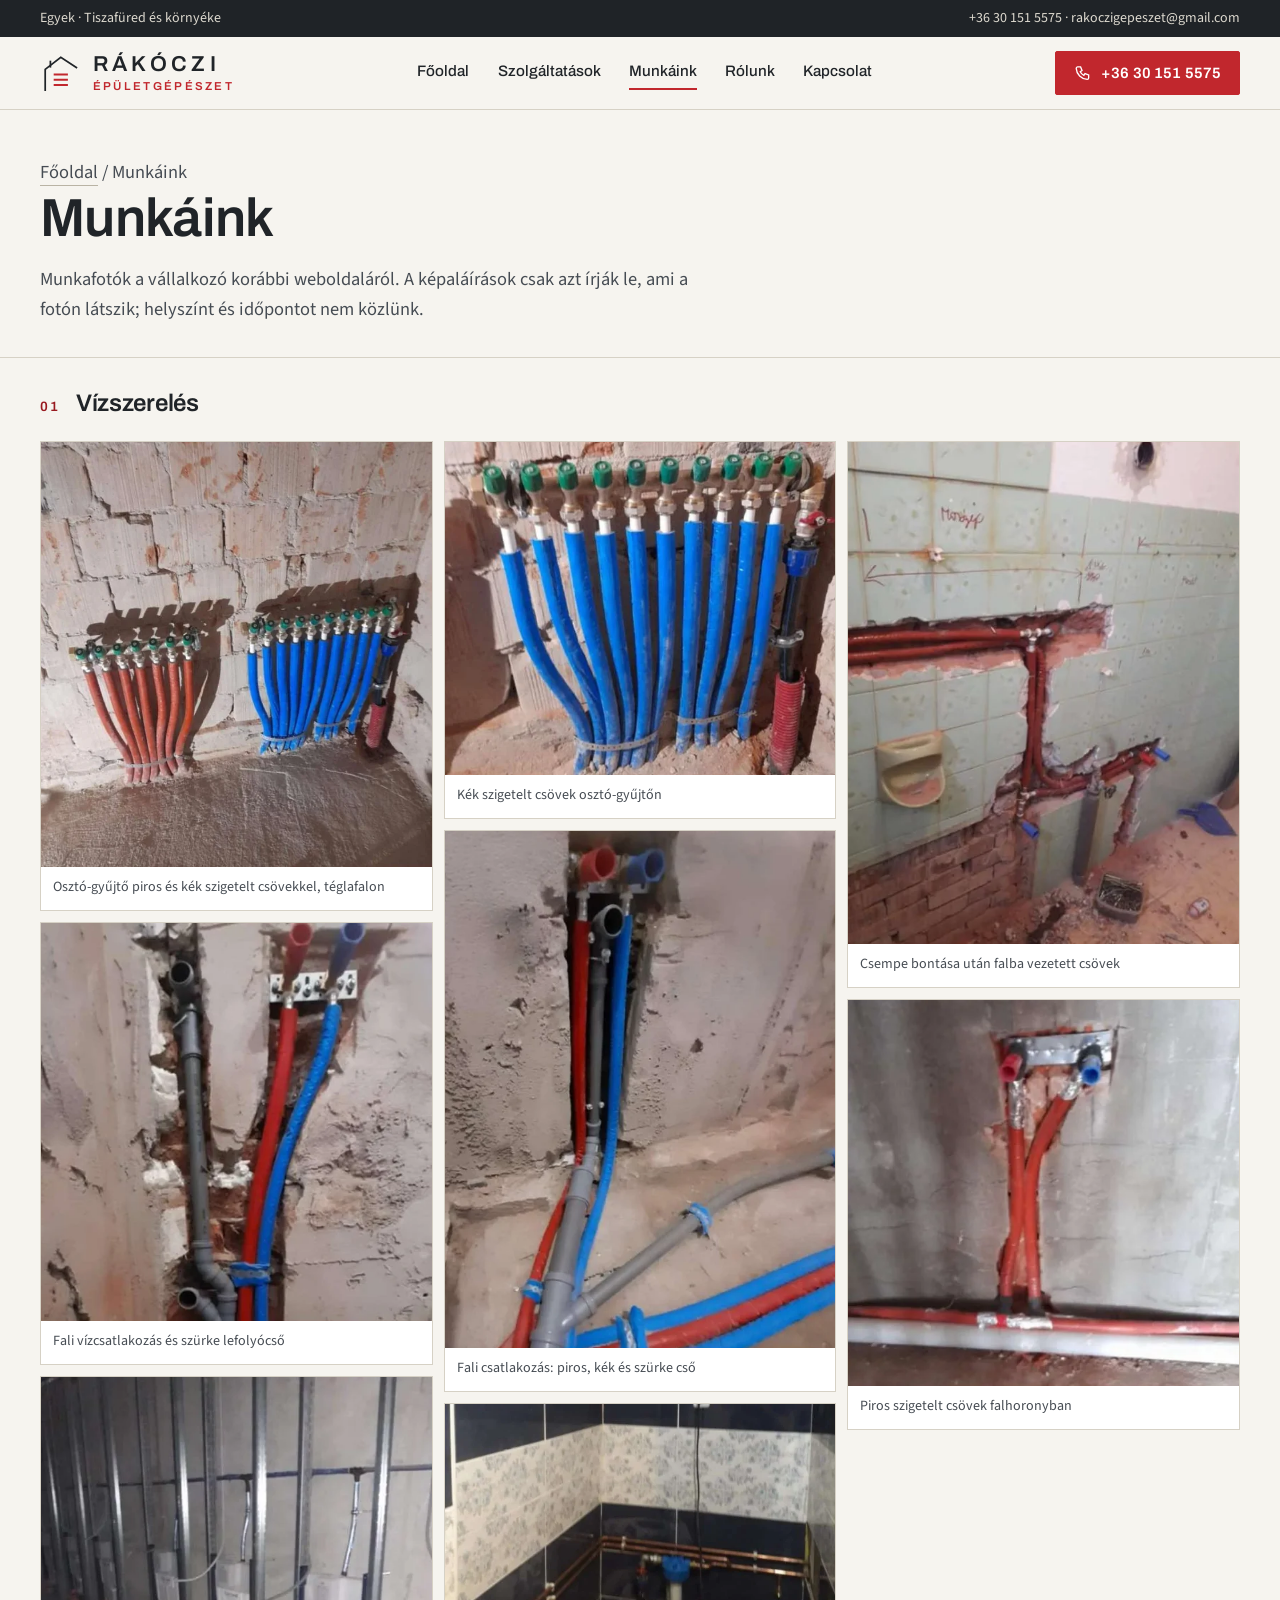
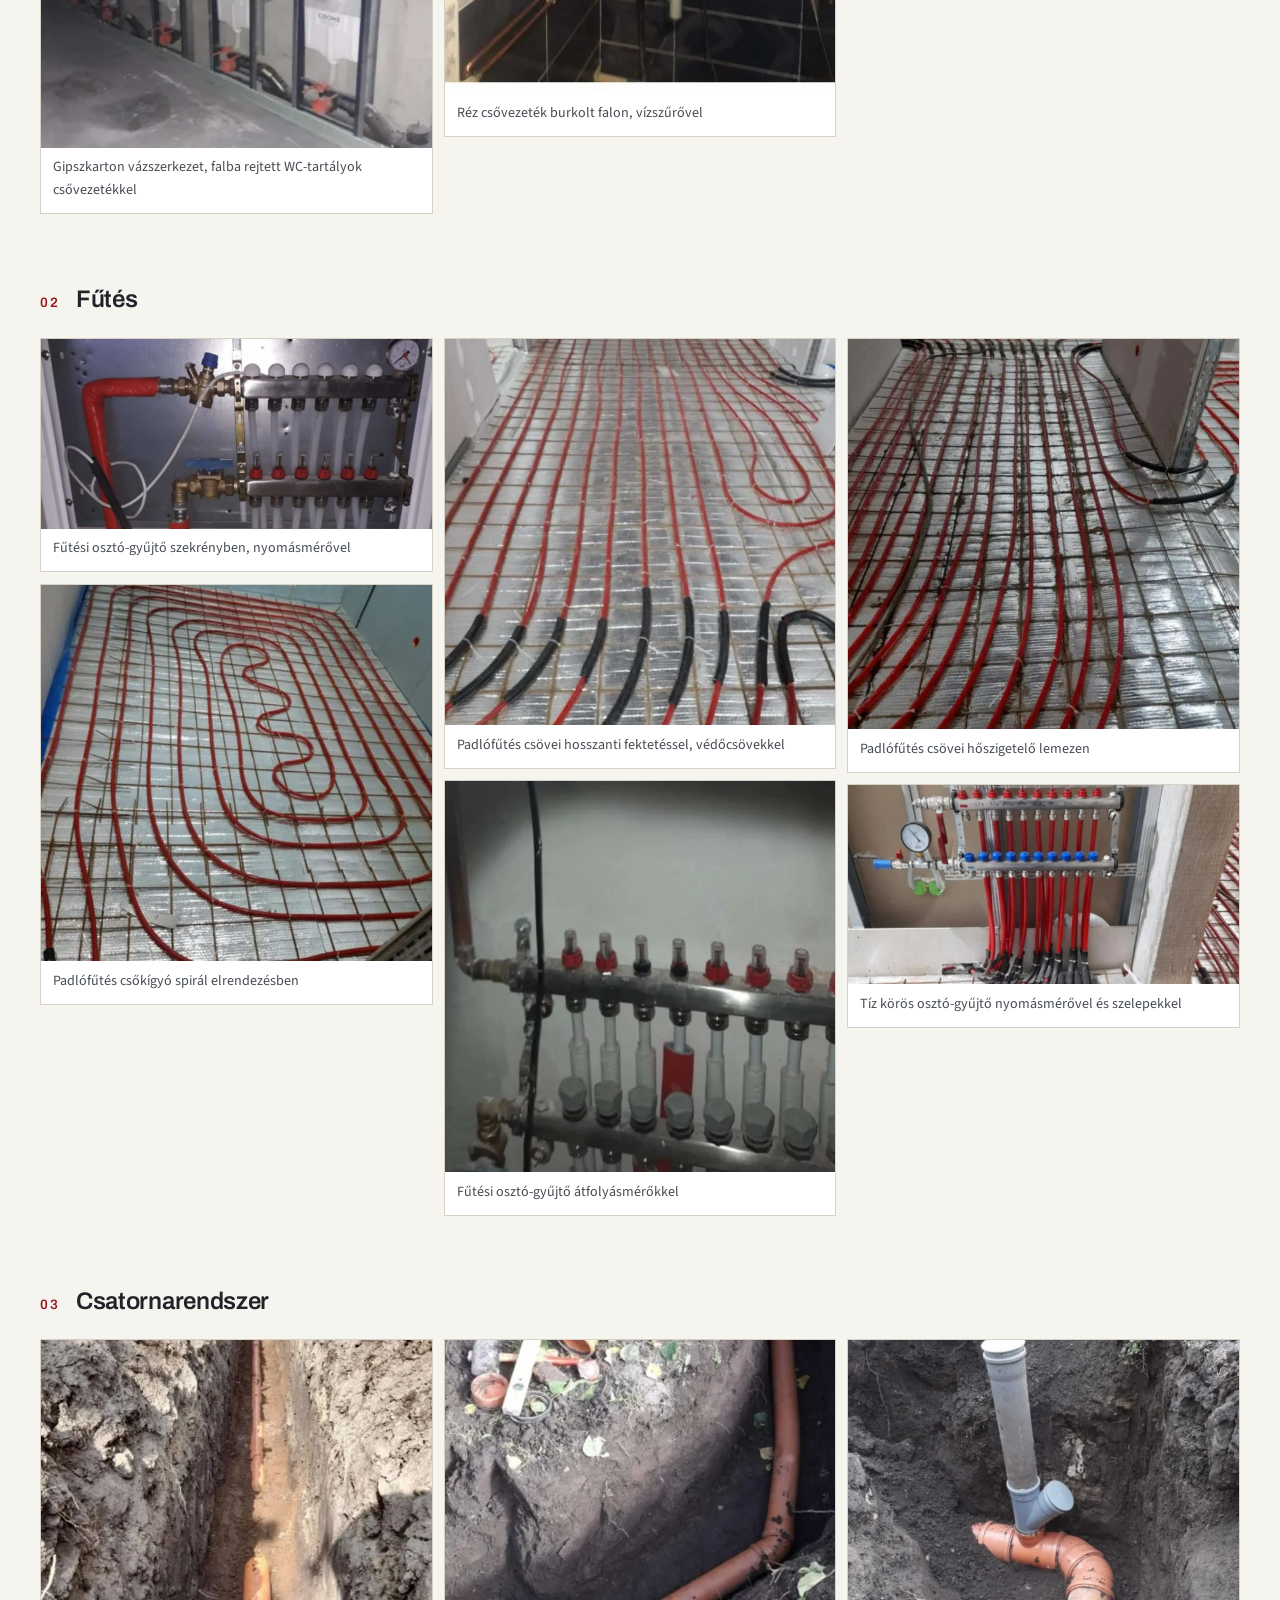
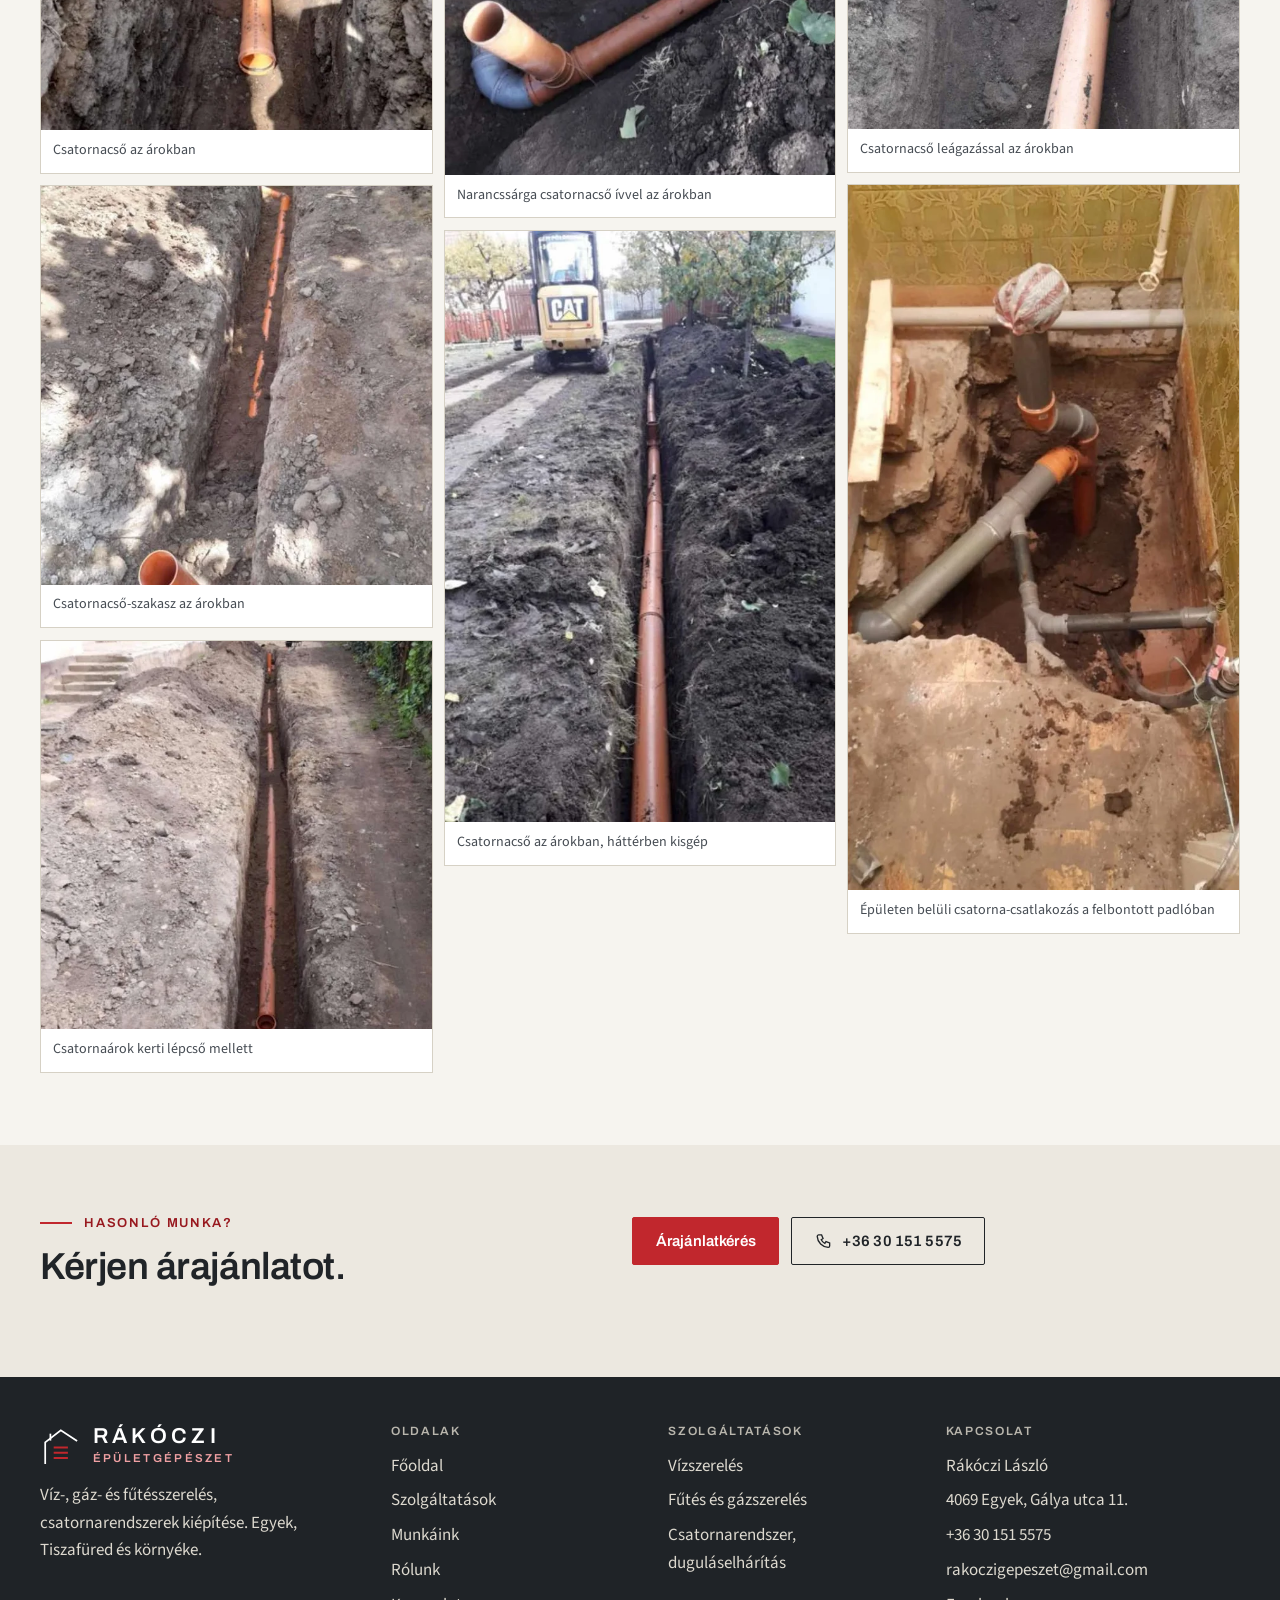
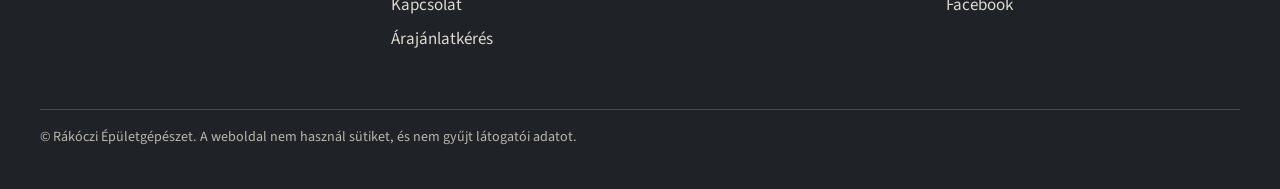
==== munkaink/index.html @ 62b4d83c "Rákóczi Épületgépészet – első verzió Co-Authored-By: Claude Sonnet 5.5 <noreply@anthropic.com>" ====
<!doctype html>
<html lang="hu">
<head>
<meta charset="utf-8">
<meta name="viewport" content="width=device-width,initial-scale=1">
<title>Munkáink – Rákóczi Épületgépészet</title>
<meta name="description" content="Munkafotók vízszerelésről, fűtésrendszerekről, padlófűtésről és csatornaépítésről a Rákóczi Épületgépészettől.">
<meta property="og:type" content="website">
<meta property="og:locale" content="hu_HU">
<meta property="og:site_name" content="Rákóczi Épületgépészet">
<meta property="og:title" content="Munkáink – Rákóczi Épületgépészet">
<meta property="og:description" content="Munkafotók vízszerelésről, fűtésrendszerekről, padlófűtésről és csatornaépítésről a Rákóczi Épületgépészettől.">
<meta property="og:image" content="../assets/img/og-image.jpg">
<meta name="robots" content="noindex, nofollow">
<meta name="theme-color" content="#F6F4EF">
<link rel="icon" href="../assets/favicon.svg" type="image/svg+xml">
<link rel="preload" href="../assets/fonts/archivo-600.woff2" as="font" type="font/woff2" crossorigin>
<link rel="preload" href="../assets/fonts/source-sans-400.woff2" as="font" type="font/woff2" crossorigin>
<link rel="stylesheet" href="../assets/style.css">

</head>
<body>
<a class="skip" href="#tartalom">Ugrás a tartalomra</a>
<div class="topline"><div class="wrap"><span class="hide-s">Egyek · Tiszafüred és környéke</span><span><a href="tel:+36301515575">+36 30 151 5575</a> · <a href="mailto:rakoczigepeszet@gmail.com">rakoczigepeszet@gmail.com</a></span></div></div>
<header class="site-head"><div class="wrap">
<a class="brand" href="../" aria-label="Rákóczi Épületgépészet – főoldal"><svg viewBox="0 0 48 48" fill="none" stroke="currentColor" stroke-width="2" aria-hidden="true"><path d="M6 44V20L24 6l18 12" stroke-linecap="square"/><path d="M12 11v6" stroke-linecap="square"/><path d="M17 38h14M17 32h14M17 26h14" stroke="#C1272D" stroke-width="2.4" stroke-linecap="square"/></svg><span class="brand-txt"><b>RÁKÓCZI</b><span>ÉPÜLETGÉPÉSZET</span></span></a>
<nav class="nav" id="nav" aria-label="Fő navigáció"><ul><li><a href="../">Főoldal</a></li><li><a href="../szolgaltatasok/">Szolgáltatások</a></li><li><a href="../munkaink/" aria-current="page">Munkáink</a></li><li><a href="../rolunk/">Rólunk</a></li><li><a href="../kapcsolat/">Kapcsolat</a></li></ul></nav>
<div class="head-cta"><a class="btn btn--red" href="tel:+36301515575"><svg viewBox="0 0 24 24" fill="none" stroke="currentColor" stroke-width="1.8" aria-hidden="true"><path d="M5 4h4l2 5-2.5 1.5a11 11 0 0 0 5 5L15 13l5 2v4a2 2 0 0 1-2 2A16 16 0 0 1 3 6a2 2 0 0 1 2-2z"/></svg>+36 30 151 5575</a>
<button class="menu-btn" type="button" aria-expanded="false" aria-controls="nav" aria-label="Menü"><svg viewBox="0 0 24 24" fill="none" stroke="currentColor" stroke-width="2" aria-hidden="true"><path d="M4 7h16M4 12h16M4 17h16"/></svg></button></div>
</div></header>
<main id="tartalom">

<section class="page-head"><div class="wrap"><p class="crumbs"><a href="../">Főoldal</a> / Munkáink</p>
<h1>Munkáink</h1>
<p>Munkafotók a vállalkozó korábbi weboldaláról. A képaláírások csak azt írják le, ami a fotón látszik; helyszínt és időpontot nem közlünk.</p></div></section>
<section class="section" style="padding-top:var(--s5)"><div class="wrap">
<div class="gal-group"><h2><span>01</span>Vízszerelés</h2><div class="gal">
<figure><img src="../assets/img/viz-osztogyujto-kek-piros.webp" width="684" height="745" alt="Osztó-gyűjtő piros és kék szigetelt csövekkel, téglafalon" loading="lazy" decoding="async"><figcaption>Osztó-gyűjtő piros és kék szigetelt csövekkel, téglafalon</figcaption></figure>
<figure><img src="../assets/img/viz-fali-csatlakozo.webp" width="556" height="566" alt="Fali vízcsatlakozás és szürke lefolyócső" loading="lazy" decoding="async"><figcaption>Fali vízcsatlakozás és szürke lefolyócső</figcaption></figure>
<figure><img src="../assets/img/viz-gk-falban.webp" width="576" height="547" alt="Gipszkarton vázszerkezet, falba rejtett WC-tartályok csővezetékkel" loading="lazy" decoding="async"><figcaption>Gipszkarton vázszerkezet, falba rejtett WC-tartályok csővezetékkel</figcaption></figure>
<figure><img src="../assets/img/viz-osztogyujto-kek.webp" width="584" height="498" alt="Kék szigetelt csövek osztó-gyűjtőn" loading="lazy" decoding="async"><figcaption>Kék szigetelt csövek osztó-gyűjtőn</figcaption></figure>
<figure><img src="../assets/img/viz-fali-csatlakozo-2.webp" width="576" height="763" alt="Fali csatlakozás: piros, kék és szürke cső" loading="lazy" decoding="async"><figcaption>Fali csatlakozás: piros, kék és szürke cső</figcaption></figure>
<figure><img src="../assets/img/viz-rez-vezetek.webp" width="674" height="498" alt="Réz csővezeték burkolt falon, vízszűrővel" loading="lazy" decoding="async"><figcaption>Réz csővezeték burkolt falon, vízszűrővel</figcaption></figure>
<figure><img src="../assets/img/viz-burkolat-bontas.webp" width="546" height="702" alt="Csempe bontása után falba vezetett csövek" loading="lazy" decoding="async"><figcaption>Csempe bontása után falba vezetett csövek</figcaption></figure>
<figure><img src="../assets/img/viz-piros-vezetek.webp" width="546" height="540" alt="Piros szigetelt csövek falhoronyban" loading="lazy" decoding="async"><figcaption>Piros szigetelt csövek falhoronyban</figcaption></figure>
</div></div>
<div class="gal-group"><h2><span>02</span>Fűtés</h2><div class="gal">
<figure><img src="../assets/img/futes-osztogyujto-szekreny.webp" width="1270" height="618" alt="Fűtési osztó-gyűjtő szekrényben, nyomásmérővel" loading="lazy" decoding="async"><figcaption>Fűtési osztó-gyűjtő szekrényben, nyomásmérővel</figcaption></figure>
<figure><img src="../assets/img/futes-padlofutes-spiral.webp" width="635" height="612" alt="Padlófűtés csőkígyó spirál elrendezésben" loading="lazy" decoding="async"><figcaption>Padlófűtés csőkígyó spirál elrendezésben</figcaption></figure>
<figure><img src="../assets/img/futes-padlofutes-hosszanti.webp" width="618" height="612" alt="Padlófűtés csövei hosszanti fektetéssel, védőcsövekkel" loading="lazy" decoding="async"><figcaption>Padlófűtés csövei hosszanti fektetéssel, védőcsövekkel</figcaption></figure>
<figure><img src="../assets/img/futes-osztogyujto-szivargo.webp" width="618" height="618" alt="Fűtési osztó-gyűjtő átfolyásmérőkkel" loading="lazy" decoding="async"><figcaption>Fűtési osztó-gyűjtő átfolyásmérőkkel</figcaption></figure>
<figure><img src="../assets/img/futes-padlofutes-lemez.webp" width="635" height="635" alt="Padlófűtés csövei hőszigetelő lemezen" loading="lazy" decoding="async"><figcaption>Padlófűtés csövei hőszigetelő lemezen</figcaption></figure>
<figure><img src="../assets/img/futes-osztogyujto-nyomasmero.webp" width="1245" height="635" alt="Tíz körös osztó-gyűjtő nyomásmérővel és szelepekkel" loading="lazy" decoding="async"><figcaption>Tíz körös osztó-gyűjtő nyomásmérővel és szelepekkel</figcaption></figure>
</div></div>
<div class="gal-group"><h2><span>03</span>Csatornarendszer</h2><div class="gal">
<figure><img src="../assets/img/csatorna-arok-1.webp" width="618" height="618" alt="Csatornacső az árokban" loading="lazy" decoding="async"><figcaption>Csatornacső az árokban</figcaption></figure>
<figure><img src="../assets/img/csatorna-arok-2.webp" width="618" height="630" alt="Csatornacső-szakasz az árokban" loading="lazy" decoding="async"><figcaption>Csatornacső-szakasz az árokban</figcaption></figure>
<figure><img src="../assets/img/csatorna-lepcso.webp" width="618" height="615" alt="Csatornaárok kerti lépcső mellett" loading="lazy" decoding="async"><figcaption>Csatornaárok kerti lépcső mellett</figcaption></figure>
<figure><img src="../assets/img/csatorna-iv.webp" width="618" height="688" alt="Narancssárga csatornacső ívvel az árokban" loading="lazy" decoding="async"><figcaption>Narancssárga csatornacső ívvel az árokban</figcaption></figure>
<figure><img src="../assets/img/csatorna-markolo.webp" width="495" height="750" alt="Csatornacső az árokban, háttérben kisgép" loading="lazy" decoding="async"><figcaption>Csatornacső az árokban, háttérben kisgép</figcaption></figure>
<figure><img src="../assets/img/csatorna-bekotes.webp" width="752" height="750" alt="Csatornacső leágazással az árokban" loading="lazy" decoding="async"><figcaption>Csatornacső leágazással az árokban</figcaption></figure>
<figure><img src="../assets/img/csatorna-belso.webp" width="632" height="1140" alt="Épületen belüli csatorna-csatlakozás a felbontott padlóban" loading="lazy" decoding="async"><figcaption>Épületen belüli csatorna-csatlakozás a felbontott padlóban</figcaption></figure>
</div></div>
</div></section>
<section class="section section--tint"><div class="wrap contact-grid">
<div><p class="kicker">Hasonló munka?</p><h2>Kérjen árajánlatot.</h2></div>
<div class="btn-row"><a class="btn btn--red" href="../arajanlat/">Árajánlatkérés</a><a class="btn" href="tel:+36301515575"><svg viewBox="0 0 24 24" fill="none" stroke="currentColor" stroke-width="1.8" aria-hidden="true"><path d="M5 4h4l2 5-2.5 1.5a11 11 0 0 0 5 5L15 13l5 2v4a2 2 0 0 1-2 2A16 16 0 0 1 3 6a2 2 0 0 1 2-2z"/></svg>+36 30 151 5575</a></div>
</div></section>
</main>
<footer class="site-foot"><div class="wrap">
<div class="foot-grid">
<div><a class="brand" href="../"><svg viewBox="0 0 48 48" fill="none" stroke="currentColor" stroke-width="2" aria-hidden="true"><path d="M6 44V20L24 6l18 12" stroke-linecap="square"/><path d="M12 11v6" stroke-linecap="square"/><path d="M17 38h14M17 32h14M17 26h14" stroke="#C1272D" stroke-width="2.4" stroke-linecap="square"/></svg><span class="brand-txt"><b>RÁKÓCZI</b><span>ÉPÜLETGÉPÉSZET</span></span></a>
<p style="margin-top:1rem;max-width:20rem">Víz-, gáz- és fűtésszerelés, csatornarendszerek kiépítése. Egyek, Tiszafüred és környéke.</p></div>
<div><h2>Oldalak</h2><ul><li><a href="../">Főoldal</a></li><li><a href="../szolgaltatasok/">Szolgáltatások</a></li><li><a href="../munkaink/">Munkáink</a></li><li><a href="../rolunk/">Rólunk</a></li><li><a href="../kapcsolat/">Kapcsolat</a></li><li><a href="../arajanlat/">Árajánlatkérés</a></li></ul></div>
<div><h2>Szolgáltatások</h2><ul><li><a href="../szolgaltatasok/#vizszereles">Vízszerelés</a></li><li><a href="../szolgaltatasok/#futes-gaz">Fűtés és gázszerelés</a></li><li><a href="../szolgaltatasok/#csatorna">Csatornarendszer, duguláselhárítás</a></li></ul></div>
<div><h2>Kapcsolat</h2><ul><li>Rákóczi László</li><li>4069 Egyek, Gálya utca 11.</li><li><a href="tel:+36301515575">+36 30 151 5575</a></li><li><a href="mailto:rakoczigepeszet@gmail.com">rakoczigepeszet@gmail.com</a></li><li><a href="https://www.facebook.com/profile.php?id=61555543803573" rel="noopener" target="_blank">Facebook</a></li></ul></div>
</div>
<p class="foot-bottom">© Rákóczi Épületgépészet. A weboldal nem használ sütiket, és nem gyűjt látogatói adatot.</p>
</div></footer>
<div class="mbar"><a class="btn btn--red" href="tel:+36301515575"><svg viewBox="0 0 24 24" fill="none" stroke="currentColor" stroke-width="1.8" aria-hidden="true"><path d="M5 4h4l2 5-2.5 1.5a11 11 0 0 0 5 5L15 13l5 2v4a2 2 0 0 1-2 2A16 16 0 0 1 3 6a2 2 0 0 1 2-2z"/></svg>Telefonálok</a><a class="btn" href="../arajanlat/">Árajánlatkérés</a></div>
<script src="../assets/site.js" defer></script>
</body>
</html>
---- assets/style.css ----
/* Rákóczi Épületgépészet — design system */
@font-face{font-family:"Archivo";font-weight:500;font-style:normal;font-display:swap;src:url(fonts/archivo-500.woff2) format("woff2")}
@font-face{font-family:"Archivo";font-weight:600;font-style:normal;font-display:swap;src:url(fonts/archivo-600.woff2) format("woff2")}
@font-face{font-family:"Archivo";font-weight:700;font-style:normal;font-display:swap;src:url(fonts/archivo-700.woff2) format("woff2")}
@font-face{font-family:"Source Sans 3";font-weight:400;font-style:normal;font-display:swap;src:url(fonts/source-sans-400.woff2) format("woff2")}
@font-face{font-family:"Source Sans 3";font-weight:600;font-style:normal;font-display:swap;src:url(fonts/source-sans-600.woff2) format("woff2")}

:root{
  --paper:#F6F4EF; --paper-2:#ECE8E0; --white:#FFFFFF;
  --ink:#202428; --ink-2:#464C53; --line:#D6D1C5; --line-strong:#B9B3A4;
  --red:#C1272D; --red-dark:#98191F; --dark:#1F2327; --dark-2:#2B3035; --on-dark:#DDD9CF;
  --f-head:"Archivo","Helvetica Neue",Arial,sans-serif;
  --f-body:"Source Sans 3","Segoe UI",Arial,sans-serif;
  --s1:.5rem; --s2:.75rem; --s3:1rem; --s4:1.5rem; --s5:2rem; --s6:3rem; --s7:4.5rem; --s8:6.5rem;
  --w:1200px; --gut:clamp(1.25rem,4vw,2.5rem);
  --r:2px; --shadow:0 1px 2px rgba(32,36,40,.08),0 8px 24px -12px rgba(32,36,40,.25);
}
*,*::before,*::after{box-sizing:border-box}
html{-webkit-text-size-adjust:100%;scroll-behavior:smooth;font-synthesis:none}
@media (prefers-reduced-motion:reduce){html{scroll-behavior:auto}*{transition:none!important;animation:none!important}}
body{margin:0;background:var(--paper);color:var(--ink);font:400 1.0625rem/1.62 var(--f-body);overflow-x:hidden;font-style:normal}
img{max-width:100%;height:auto;display:block}
a{color:inherit}
h1,h2,h3,h4{font-family:var(--f-head);font-weight:600;line-height:1.14;margin:0 0 var(--s3);letter-spacing:-.012em;text-wrap:balance}
h1{font-size:clamp(2rem,4.4vw,3.35rem)}
h2{font-size:clamp(1.65rem,3vw,2.35rem)}
h3{font-size:1.3rem}
p{margin:0 0 var(--s3);text-wrap:pretty}
ul{margin:0;padding:0;list-style:none}
em,i,cite,address{font-style:normal}
.wrap{width:100%;max-width:calc(var(--w) + 2*var(--gut));margin-inline:auto;padding-inline:var(--gut)}
.skip{position:absolute;left:var(--s3);top:-4rem;background:var(--ink);color:var(--paper);padding:.6rem 1rem;z-index:100;border-radius:var(--r)}
.skip:focus{top:var(--s2)}
:focus-visible{outline:3px solid var(--ink);outline-offset:3px;border-radius:2px}
.dark :focus-visible,.site-foot :focus-visible{outline-color:var(--paper)}
.kicker{display:flex;align-items:center;gap:.75rem;font:600 .8125rem/1 var(--f-head);letter-spacing:.14em;text-transform:uppercase;color:var(--red-dark);margin-bottom:var(--s3)}
.kicker::before{content:"";width:2rem;height:2px;background:var(--red)}
.lead{font-size:1.2rem;color:var(--ink-2);max-width:40rem}

/* buttons */
.btn{display:inline-flex;align-items:center;justify-content:center;gap:.6rem;min-height:3rem;padding:.7rem 1.4rem;border:1.5px solid var(--ink);border-radius:var(--r);font:600 .9375rem/1.2 var(--f-head);letter-spacing:.01em;text-decoration:none;cursor:pointer;background:transparent;color:var(--ink);transition:background .15s,color .15s,border-color .15s}
.btn:hover{background:var(--ink);color:var(--paper)}
.btn--red{background:var(--red);border-color:var(--red);color:#fff}
.btn--red:hover{background:var(--red-dark);border-color:var(--red-dark);color:#fff}
.btn svg{width:1.1rem;height:1.1rem;flex:none}
.btn-row{display:flex;flex-wrap:wrap;gap:var(--s2)}

/* header */
.topline{background:var(--dark);color:var(--on-dark);font-size:.875rem}
.topline .wrap{display:flex;justify-content:space-between;gap:var(--s3);padding-block:.45rem;flex-wrap:wrap}
.topline a{text-decoration:none}.topline a:hover{text-decoration:underline}
.site-head{position:sticky;top:0;z-index:50;background:var(--paper);border-bottom:1px solid var(--line)}
.site-head .wrap{display:flex;align-items:center;justify-content:space-between;gap:var(--s4);min-height:4.5rem}
.brand{display:flex;align-items:center;gap:.7rem;text-decoration:none;color:var(--ink)}
.brand svg{width:2.6rem;height:2.6rem;flex:none}
.brand-txt{display:flex;flex-direction:column;line-height:1}
.brand-txt b{font:600 1.35rem/1 var(--f-head);letter-spacing:.2em}
.brand-txt span{font:600 .72rem/1 var(--f-head);letter-spacing:.2em;color:var(--red);margin-top:.35rem}
.nav ul{display:flex;gap:clamp(1rem,2.2vw,2rem)}
.nav a{display:block;padding:.5rem 0;text-decoration:none;font:500 .95rem/1 var(--f-head);border-bottom:2px solid transparent}
.nav a:hover{border-color:var(--line-strong)}
.nav a[aria-current="page"]{border-color:var(--red)}
.head-cta{display:flex;align-items:center;gap:var(--s3)}
.head-cta .btn{min-height:2.75rem;padding:.55rem 1.1rem}
.menu-btn{display:none;min-height:2.75rem;min-width:2.75rem;border:1.5px solid var(--ink);background:transparent;border-radius:var(--r);cursor:pointer;color:var(--ink);align-items:center;justify-content:center}
.menu-btn svg{width:1.4rem;height:1.4rem}
@media (max-width:900px){
  .menu-btn{display:inline-flex}
  .head-cta .btn{display:none}
  .nav{position:absolute;left:0;right:0;top:100%;background:var(--paper);border-bottom:1px solid var(--line);display:none;box-shadow:var(--shadow)}
  .nav.open{display:block}
  .nav ul{flex-direction:column;gap:0;padding:var(--s2) var(--gut) var(--s4)}
  .nav a{padding:1rem 0;border-bottom:1px solid var(--line);font-size:1.05rem}
  .nav a[aria-current="page"]{border-bottom-color:var(--red)}
  .topline .hide-s{display:none}
}

/* hero */
.hero{padding-block:var(--s6) var(--s7)}
.hero-grid{display:grid;grid-template-columns:minmax(0,1.05fr) minmax(0,1fr);gap:clamp(2rem,5vw,4.5rem);align-items:center}
.hero h1{margin-bottom:var(--s4)}
.hero .btn-row{margin-top:var(--s5)}
.mosaic{display:grid;grid-template-columns:1fr 1fr;gap:.6rem}
.mosaic figure{margin:0;overflow:hidden;background:var(--paper-2);border-radius:var(--r)}
.mosaic img{width:100%;height:100%;object-fit:cover}
.mosaic .m1{grid-column:1/-1;aspect-ratio:2/.95}
.mosaic .m2,.mosaic .m3{aspect-ratio:1/1}
.mosaic figcaption,.cap{font-size:.84rem;color:var(--ink-2)}
.mosaic-cap{grid-column:1/-1;margin:.2rem 0 0;font-size:.84rem;color:var(--ink-2)}
@media (max-width:900px){.hero{padding-block:var(--s5) var(--s6)}.hero-grid{grid-template-columns:1fr}}

/* facts */
.facts{border-block:1px solid var(--line-strong);background:var(--white)}
.facts dl{display:grid;grid-template-columns:repeat(4,1fr);margin:0}
.facts dl>div{padding:1.4rem 1.4rem 1.4rem 0;border-right:1px solid var(--line);margin-right:1.4rem}
.facts dl>div:last-child{border:0;margin:0}
.facts dt{font:600 .75rem/1 var(--f-head);letter-spacing:.14em;text-transform:uppercase;color:var(--ink-2);margin-bottom:.55rem}
.facts dd{margin:0;font:600 1.02rem/1.35 var(--f-head)}
@media (max-width:900px){.facts dl{grid-template-columns:1fr 1fr}.facts dl>div{border:0;margin:0;padding:1.1rem 1rem 1.1rem 0}.facts dl>div:nth-child(-n+2){border-bottom:1px solid var(--line)}}
@media (max-width:480px){.facts dl{grid-template-columns:1fr}.facts dl>div:nth-child(-n+3){border-bottom:1px solid var(--line)}}

/* sections */
.section{padding-block:var(--s7)}
.section--tint{background:var(--paper-2)}
.section--dark{background:var(--dark);color:var(--on-dark)}
.section--dark .kicker{color:#F0A0A3}.section--dark .kicker::before{background:#F0A0A3}
.section--dark h2,.section--dark h3{color:#fff}
.sec-head{display:grid;grid-template-columns:minmax(0,1fr) minmax(0,1.2fr);gap:var(--s5) var(--s6);align-items:end;margin-bottom:var(--s6)}
.sec-head h2{margin:0}.sec-head p{margin:0;color:var(--ink-2)}
@media (max-width:760px){.section{padding-block:var(--s6)}.sec-head{grid-template-columns:1fr;margin-bottom:var(--s5)}}
.page-head{padding-block:var(--s6) var(--s5);border-bottom:1px solid var(--line)}
.page-head p{max-width:42rem;color:var(--ink-2);font-size:1.15rem;margin:0}
.crumbs{font-size:.88rem;color:var(--ink-2);margin-bottom:var(--s4)}.crumbs a{text-decoration:none;border-bottom:1px solid var(--line-strong)}

/* service rows */
.svc{display:grid;grid-template-columns:repeat(12,minmax(0,1fr));gap:var(--s4) clamp(1.25rem,3vw,3rem);padding-block:var(--s6);border-top:1px solid var(--line-strong);align-items:start}
.svc:last-child{border-bottom:1px solid var(--line-strong)}
.svc-num{font:600 .85rem/1 var(--f-head);letter-spacing:.14em;color:var(--red-dark);margin-bottom:var(--s3);display:block}
.svc-body h2,.svc-body h3{font-size:clamp(1.55rem,2.6vw,2.1rem)}
.svc-body p{color:var(--ink-2)}
.svc--a .svc-media{grid-column:1/6;grid-row:1}.svc--a .svc-body{grid-column:7/13}
.svc--b .svc-body{grid-column:1/7}.svc--b .svc-media{grid-column:8/13;grid-row:1}
.svc--b .svc-body{grid-row:1}
.svc--c .svc-media{grid-column:1/6;grid-row:1}.svc--c .svc-body{grid-column:7/13}
.svc-media{display:grid;gap:.6rem}
.svc-media figure{margin:0;overflow:hidden;background:var(--paper-2);border-radius:var(--r)}
.svc-media img{width:100%;height:100%;object-fit:cover}
.svc-media .tall{aspect-ratio:4/4.6}.svc-media .wide{aspect-ratio:16/9}.svc-media .sq{aspect-ratio:1/1}
.svc-media--2{grid-template-columns:1fr 1fr}.svc-media--2 .span{grid-column:1/-1}
@media (max-width:900px){
  .svc{grid-template-columns:1fr;padding-block:var(--s5)}
  .svc .svc-media,.svc .svc-body{grid-column:1!important;grid-row:auto!important}
}
.pills{display:flex;flex-wrap:wrap;gap:.45rem;margin:var(--s3) 0 var(--s4)}
.pills li{border:1px solid var(--line-strong);border-radius:999px;padding:.28rem .85rem;font-size:.95rem;background:var(--white)}
.ticks li{position:relative;padding:.55rem 0 .55rem 1.6rem;border-bottom:1px solid var(--line)}
.ticks li::before{content:"";position:absolute;left:0;top:1.1rem;width:.8rem;height:2px;background:var(--red)}
.more{display:inline-flex;gap:.5rem;align-items:center;font:600 .95rem/1 var(--f-head);text-decoration:none;border-bottom:2px solid var(--red);padding-bottom:.25rem}
.more:hover{color:var(--red-dark)}
.ask{margin-top:var(--s4);padding:1.25rem 1.4rem;background:var(--white);border:1px solid var(--line);border-left:3px solid var(--red)}
.ask h4{font-size:1rem;margin-bottom:.6rem}
.ask ul{display:grid;gap:.4rem;font-size:.98rem}
.ask li{padding-left:1rem;position:relative;color:var(--ink-2)}.ask li::before{content:"";position:absolute;left:0;top:.7em;width:.4rem;height:2px;background:var(--ink-2)}
.note{font-size:.93rem;color:var(--ink-2);border-top:1px solid var(--line);padding-top:var(--s2);margin-top:var(--s4)}

/* gallery */
.gal{columns:3 260px;column-gap:.7rem}
.gal figure{margin:0 0 .7rem;break-inside:avoid;background:var(--white);border:1px solid var(--line)}
.gal img{width:100%;height:auto}
.gal figcaption{padding:.55rem .75rem .7rem;font-size:.88rem;color:var(--ink-2)}
.gal-group{margin-bottom:var(--s7)}.gal-group:last-child{margin-bottom:0}
.gal-group h2{display:flex;align-items:baseline;gap:1rem;font-size:1.5rem;margin-bottom:var(--s4)}
.gal-group h2 span{font:600 .85rem/1 var(--f-head);color:var(--red-dark);letter-spacing:.14em}
.strip{display:grid;grid-template-columns:repeat(6,1fr);gap:.6rem}
.strip figure{margin:0;aspect-ratio:1/1;overflow:hidden;background:var(--paper-2);border-radius:var(--r)}
.strip img{width:100%;height:100%;object-fit:cover}
@media (max-width:900px){.strip{grid-template-columns:repeat(3,1fr)}}

/* guide */
.steps{counter-reset:s;display:grid;grid-template-columns:repeat(3,1fr);gap:0;border-top:1px solid var(--line-strong)}
.steps li{counter-increment:s;padding:var(--s4) var(--s4) var(--s4) 0;margin-right:var(--s4);border-right:1px solid var(--line)}
.steps li:last-child{border:0;margin:0}
.steps li::before{content:"0" counter(s);display:block;font:600 .85rem/1 var(--f-head);letter-spacing:.14em;color:var(--red-dark);margin-bottom:var(--s2)}
.steps h3{font-size:1.15rem}.steps p{color:var(--ink-2);margin:0}
@media (max-width:760px){.steps{grid-template-columns:1fr}.steps li{border:0;margin:0;padding:var(--s3) 0;border-bottom:1px solid var(--line)}}

/* contact */
.contact-grid{display:grid;grid-template-columns:minmax(0,1fr) minmax(0,1.15fr);gap:clamp(2rem,5vw,4.5rem);align-items:start}
@media (max-width:900px){.contact-grid{grid-template-columns:1fr}}
.cdl{display:grid;gap:0;margin:var(--s4) 0 0}
.cdl div{display:grid;grid-template-columns:7.5rem 1fr;gap:var(--s3);padding:1rem 0;border-top:1px solid var(--line-strong)}
.cdl div:last-child{border-bottom:1px solid var(--line-strong)}
.cdl dt{font:600 .75rem/1.6 var(--f-head);letter-spacing:.14em;text-transform:uppercase;color:var(--ink-2)}
.cdl dd{margin:0;font-size:1.1rem}
.cdl a{text-decoration:none;border-bottom:1.5px solid var(--red)}.cdl a:hover{color:var(--red-dark)}
.cdl .tel{font:600 1.5rem/1.2 var(--f-head);border:0}
.section--dark .cdl div{border-color:#434a51}.section--dark .cdl dt{color:#B9B6AD}.section--dark .cdl a{border-color:#F0A0A3}.section--dark .cdl a:hover{color:#fff}
@media (max-width:480px){.cdl div{grid-template-columns:1fr;gap:.2rem}}

/* form */
.form{background:var(--white);border:1px solid var(--line-strong);padding:clamp(1.25rem,3vw,2.25rem);box-shadow:var(--shadow)}
.form .row{display:grid;grid-template-columns:1fr 1fr;gap:var(--s3)}
@media (max-width:560px){.form .row{grid-template-columns:1fr}}
.field{margin-bottom:var(--s3)}
.field label{display:block;font:600 .9rem/1.3 var(--f-head);margin-bottom:.4rem}
.field .opt{font:400 .85rem var(--f-body);color:var(--ink-2)}
.field input,.field select,.field textarea{width:100%;min-height:3rem;padding:.65rem .8rem;border:1.5px solid var(--line-strong);border-radius:var(--r);background:var(--paper);font:400 1rem var(--f-body);color:var(--ink)}
.field textarea{min-height:9rem;resize:vertical}
.field input:focus,.field select:focus,.field textarea:focus{outline:3px solid var(--ink);outline-offset:1px;border-color:var(--ink)}
.field [aria-invalid="true"]{border-color:var(--red-dark);background:#FBEDEC}
.err{display:none;color:var(--red-dark);font-size:.9rem;font-weight:600;margin-top:.35rem}
.field.bad .err{display:block}
.hint{font-size:.9rem;color:var(--ink-2)}
.status{margin-top:var(--s3);padding:1rem 1.1rem;border:1px solid var(--line-strong);background:var(--paper);font-size:.98rem}
.status[hidden]{display:none}
.status .btn-row{margin-top:var(--s2)}

/* footer */
.site-foot{background:var(--dark);color:var(--on-dark);padding-block:var(--s6) var(--s4)}
.foot-grid{display:grid;grid-template-columns:1.3fr 1fr 1fr 1.2fr;gap:var(--s5)}
.site-foot .brand{color:#fff}.site-foot .brand-txt span{color:#F0A0A3}
.site-foot h2{font:600 .75rem/1 var(--f-head);letter-spacing:.14em;text-transform:uppercase;color:#B9B6AD;margin-bottom:var(--s3)}
.site-foot li{margin-bottom:.45rem}
.site-foot a{text-decoration:none}.site-foot a:hover{text-decoration:underline;color:#fff}
.foot-bottom{margin-top:var(--s6);padding-top:var(--s3);border-top:1px solid #434a51;font-size:.88rem;color:#B9B6AD}
@media (max-width:900px){.foot-grid{grid-template-columns:1fr 1fr}}
@media (max-width:520px){.foot-grid{grid-template-columns:1fr}}

/* mobile action bar */
.mbar{display:none}
@media (max-width:760px){
  body{padding-bottom:4.25rem}
  .mbar{display:grid;grid-template-columns:1fr 1fr;position:fixed;left:0;right:0;bottom:0;z-index:60;background:var(--paper);border-top:1px solid var(--line-strong);padding:.5rem var(--gut) calc(.5rem + env(safe-area-inset-bottom));gap:.5rem}
  .mbar .btn{min-height:3rem}
}
.nf{padding-block:var(--s8);text-align:left}
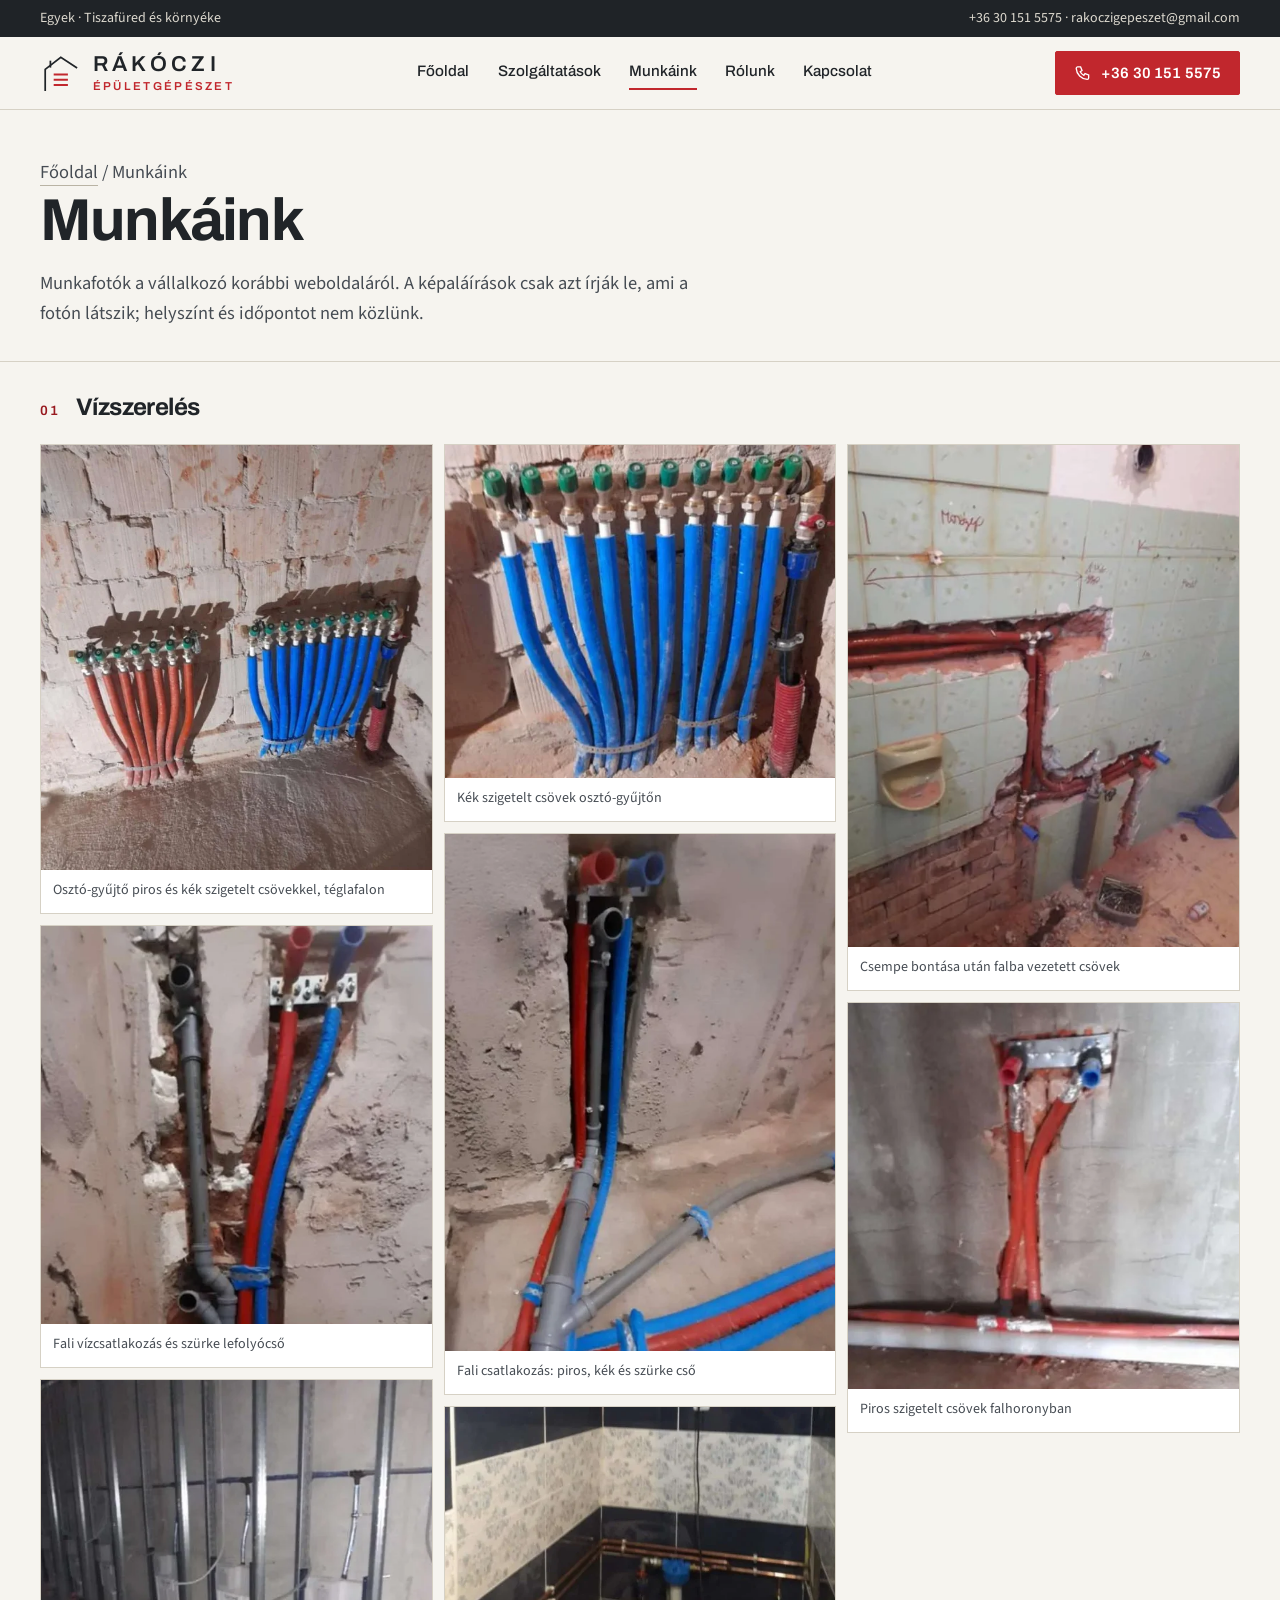
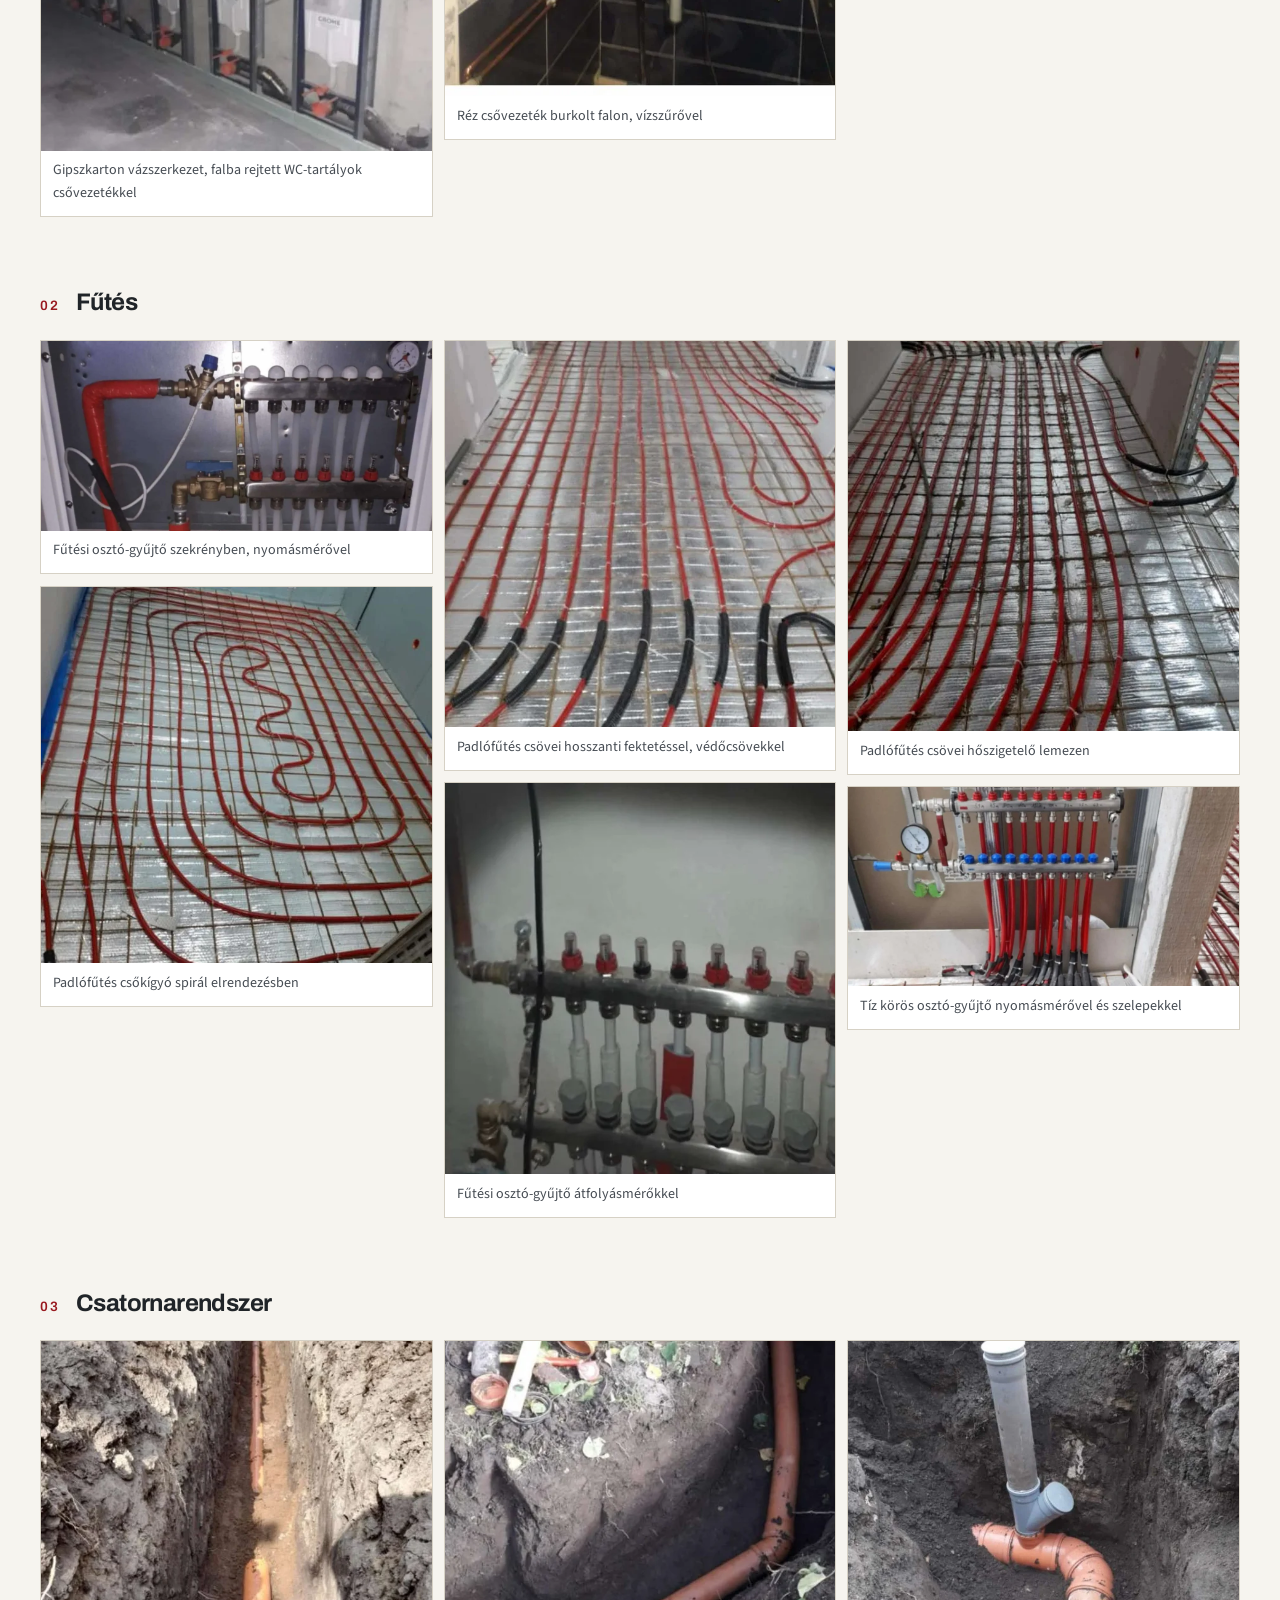
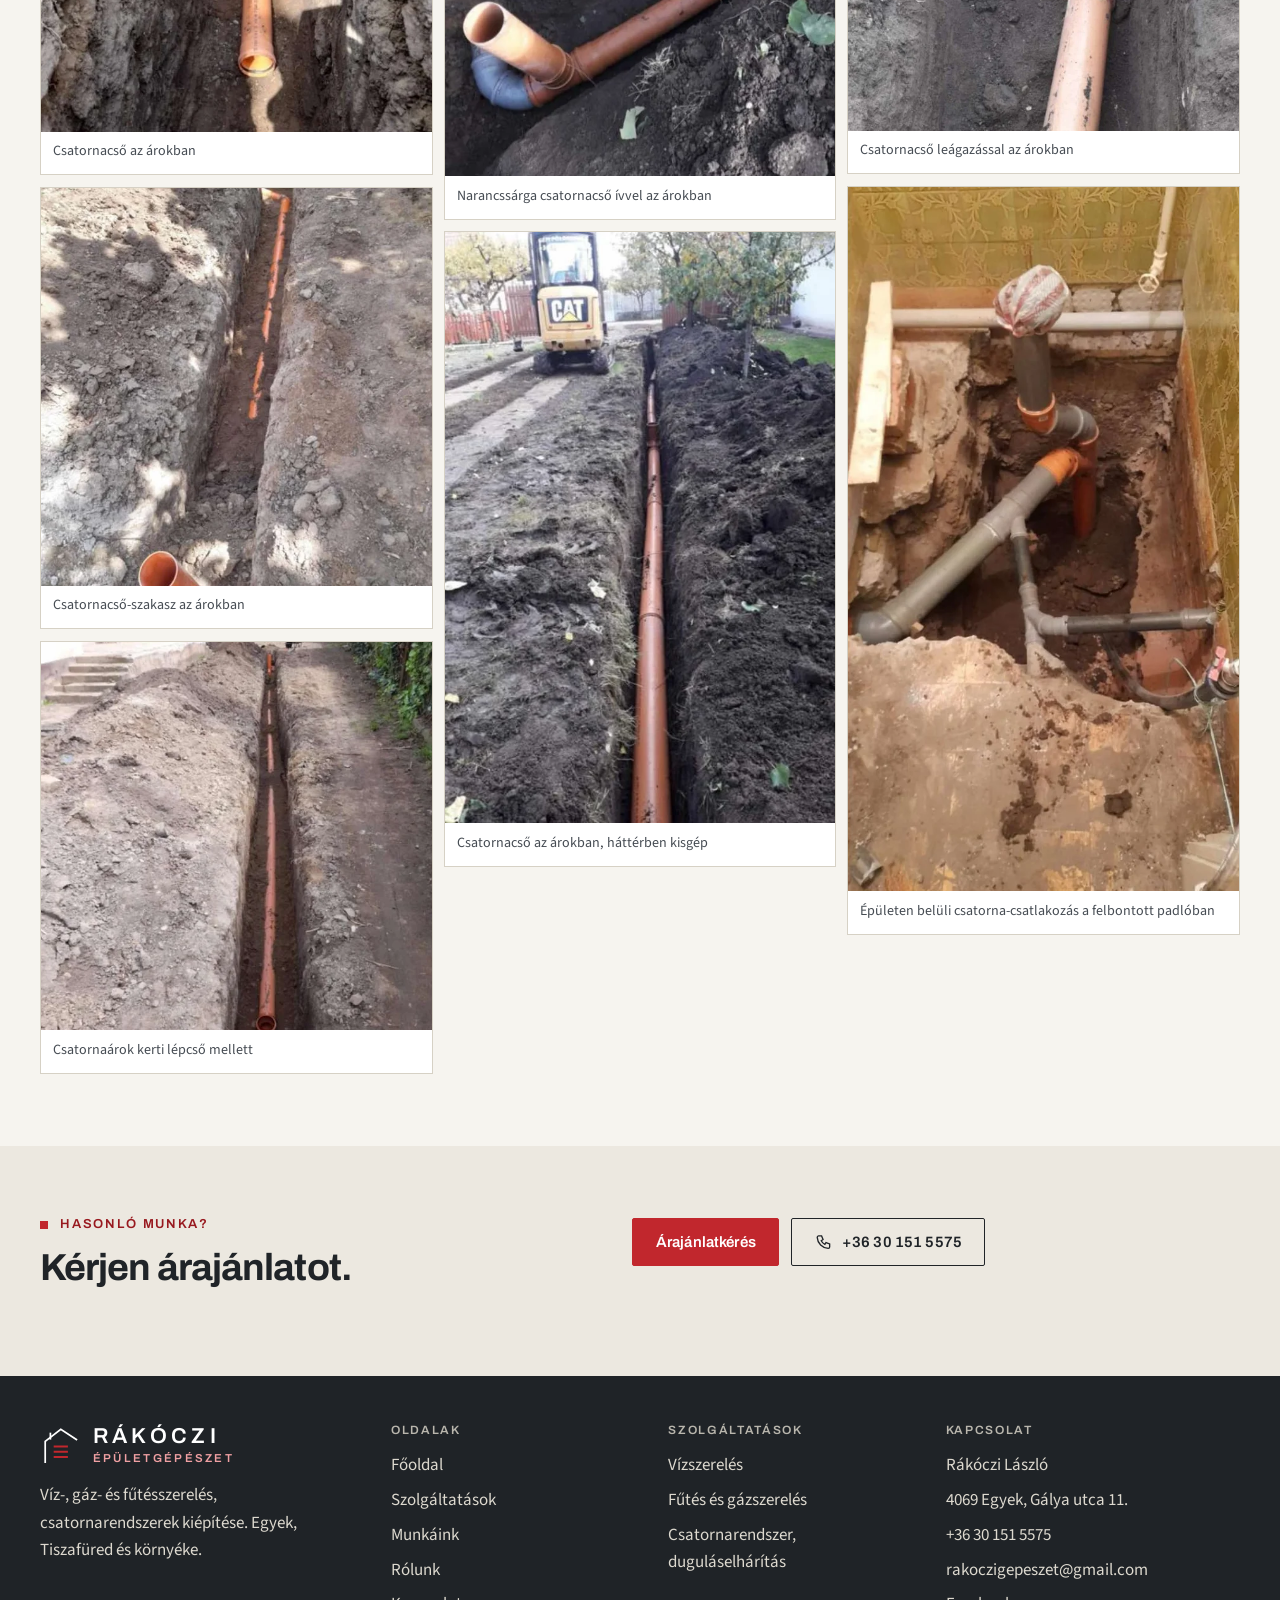
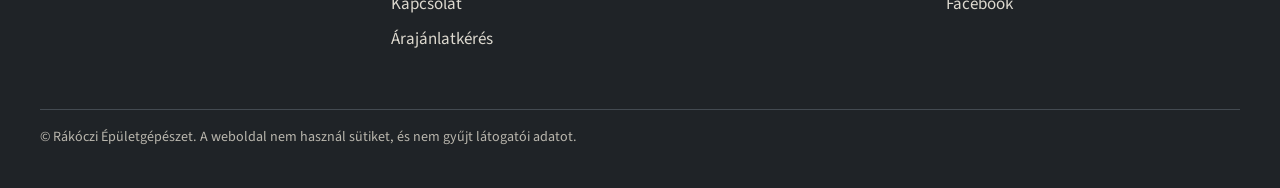
==== commit a05e274d: "Kerko/Paletta ihletésű frissítés: nagy számok, szolgáltatás-választó, képcsempék, űrlap-levél javítá" ====
--- a/munkaink/index.html
+++ b/munkaink/index.html
@@ -34,7 +34,7 @@
 <h1>Munkáink</h1>
 <p>Munkafotók a vállalkozó korábbi weboldaláról. A képaláírások csak azt írják le, ami a fotón látszik; helyszínt és időpontot nem közlünk.</p></div></section>
 <section class="section" style="padding-top:var(--s5)"><div class="wrap">
-<div class="gal-group"><h2><span>01</span>Vízszerelés</h2><div class="gal">
+<div class="gal-group" id="viz"><h2><span>01</span>Vízszerelés</h2><div class="gal">
 <figure><img src="../assets/img/viz-osztogyujto-kek-piros.webp" width="684" height="745" alt="Osztó-gyűjtő piros és kék szigetelt csövekkel, téglafalon" loading="lazy" decoding="async"><figcaption>Osztó-gyűjtő piros és kék szigetelt csövekkel, téglafalon</figcaption></figure>
 <figure><img src="../assets/img/viz-fali-csatlakozo.webp" width="556" height="566" alt="Fali vízcsatlakozás és szürke lefolyócső" loading="lazy" decoding="async"><figcaption>Fali vízcsatlakozás és szürke lefolyócső</figcaption></figure>
 <figure><img src="../assets/img/viz-gk-falban.webp" width="576" height="547" alt="Gipszkarton vázszerkezet, falba rejtett WC-tartályok csővezetékkel" loading="lazy" decoding="async"><figcaption>Gipszkarton vázszerkezet, falba rejtett WC-tartályok csővezetékkel</figcaption></figure>
@@ -44,7 +44,7 @@
 <figure><img src="../assets/img/viz-burkolat-bontas.webp" width="546" height="702" alt="Csempe bontása után falba vezetett csövek" loading="lazy" decoding="async"><figcaption>Csempe bontása után falba vezetett csövek</figcaption></figure>
 <figure><img src="../assets/img/viz-piros-vezetek.webp" width="546" height="540" alt="Piros szigetelt csövek falhoronyban" loading="lazy" decoding="async"><figcaption>Piros szigetelt csövek falhoronyban</figcaption></figure>
 </div></div>
-<div class="gal-group"><h2><span>02</span>Fűtés</h2><div class="gal">
+<div class="gal-group" id="futes"><h2><span>02</span>Fűtés</h2><div class="gal">
 <figure><img src="../assets/img/futes-osztogyujto-szekreny.webp" width="1270" height="618" alt="Fűtési osztó-gyűjtő szekrényben, nyomásmérővel" loading="lazy" decoding="async"><figcaption>Fűtési osztó-gyűjtő szekrényben, nyomásmérővel</figcaption></figure>
 <figure><img src="../assets/img/futes-padlofutes-spiral.webp" width="635" height="612" alt="Padlófűtés csőkígyó spirál elrendezésben" loading="lazy" decoding="async"><figcaption>Padlófűtés csőkígyó spirál elrendezésben</figcaption></figure>
 <figure><img src="../assets/img/futes-padlofutes-hosszanti.webp" width="618" height="612" alt="Padlófűtés csövei hosszanti fektetéssel, védőcsövekkel" loading="lazy" decoding="async"><figcaption>Padlófűtés csövei hosszanti fektetéssel, védőcsövekkel</figcaption></figure>
@@ -52,7 +52,7 @@
 <figure><img src="../assets/img/futes-padlofutes-lemez.webp" width="635" height="635" alt="Padlófűtés csövei hőszigetelő lemezen" loading="lazy" decoding="async"><figcaption>Padlófűtés csövei hőszigetelő lemezen</figcaption></figure>
 <figure><img src="../assets/img/futes-osztogyujto-nyomasmero.webp" width="1245" height="635" alt="Tíz körös osztó-gyűjtő nyomásmérővel és szelepekkel" loading="lazy" decoding="async"><figcaption>Tíz körös osztó-gyűjtő nyomásmérővel és szelepekkel</figcaption></figure>
 </div></div>
-<div class="gal-group"><h2><span>03</span>Csatornarendszer</h2><div class="gal">
+<div class="gal-group" id="csatorna"><h2><span>03</span>Csatornarendszer</h2><div class="gal">
 <figure><img src="../assets/img/csatorna-arok-1.webp" width="618" height="618" alt="Csatornacső az árokban" loading="lazy" decoding="async"><figcaption>Csatornacső az árokban</figcaption></figure>
 <figure><img src="../assets/img/csatorna-arok-2.webp" width="618" height="630" alt="Csatornacső-szakasz az árokban" loading="lazy" decoding="async"><figcaption>Csatornacső-szakasz az árokban</figcaption></figure>
 <figure><img src="../assets/img/csatorna-lepcso.webp" width="618" height="615" alt="Csatornaárok kerti lépcső mellett" loading="lazy" decoding="async"><figcaption>Csatornaárok kerti lépcső mellett</figcaption></figure>
--- a/assets/style.css
+++ b/assets/style.css
@@ -21,8 +21,8 @@
 body{margin:0;background:var(--paper);color:var(--ink);font:400 1.0625rem/1.62 var(--f-body);overflow-x:hidden;font-style:normal}
 img{max-width:100%;height:auto;display:block}
 a{color:inherit}
-h1,h2,h3,h4{font-family:var(--f-head);font-weight:600;line-height:1.14;margin:0 0 var(--s3);letter-spacing:-.012em;text-wrap:balance}
-h1{font-size:clamp(2rem,4.4vw,3.35rem)}
+h1,h2,h3,h4{font-family:var(--f-head);font-weight:700;line-height:1.1;margin:0 0 var(--s3);letter-spacing:-.024em;text-wrap:balance}
+h1{font-size:clamp(2.1rem,4.8vw,3.7rem);letter-spacing:-.03em}
 h2{font-size:clamp(1.65rem,3vw,2.35rem)}
 h3{font-size:1.3rem}
 p{margin:0 0 var(--s3);text-wrap:pretty}
@@ -34,7 +34,7 @@
 :focus-visible{outline:3px solid var(--ink);outline-offset:3px;border-radius:2px}
 .dark :focus-visible,.site-foot :focus-visible{outline-color:var(--paper)}
 .kicker{display:flex;align-items:center;gap:.75rem;font:600 .8125rem/1 var(--f-head);letter-spacing:.14em;text-transform:uppercase;color:var(--red-dark);margin-bottom:var(--s3)}
-.kicker::before{content:"";width:2rem;height:2px;background:var(--red)}
+.kicker::before{content:"";width:.5rem;height:.5rem;background:var(--red);flex:none}
 .lead{font-size:1.2rem;color:var(--ink-2);max-width:40rem}
 
 /* buttons */
@@ -157,7 +157,7 @@
 @media (max-width:900px){.strip{grid-template-columns:repeat(3,1fr)}}
 
 /* guide */
-.steps{counter-reset:s;display:grid;grid-template-columns:repeat(3,1fr);gap:0;border-top:1px solid var(--line-strong)}
+.steps{list-style:none;padding:0;counter-reset:s;display:grid;grid-template-columns:repeat(3,1fr);gap:0;border-top:1px solid var(--line-strong)}
 .steps li{counter-increment:s;padding:var(--s4) var(--s4) var(--s4) 0;margin-right:var(--s4);border-right:1px solid var(--line)}
 .steps li:last-child{border:0;margin:0}
 .steps li::before{content:"0" counter(s);display:block;font:600 .85rem/1 var(--f-head);letter-spacing:.14em;color:var(--red-dark);margin-bottom:var(--s2)}
@@ -214,3 +214,39 @@
   .mbar .btn{min-height:3rem}
 }
 .nf{padding-block:var(--s8);text-align:left}
+
+/* stats (KERKO-szerű nagy számok) */
+.facts dd b{display:block;font:700 clamp(2.4rem,4.4vw,3.4rem)/1 var(--f-head);letter-spacing:-.04em;margin-bottom:.35rem}
+.facts dd small{font:400 .95rem/1.35 var(--f-body);color:var(--ink-2)}
+
+/* választó (Paletta-szerű) */
+.pick{display:grid;grid-template-columns:minmax(0,.8fr) minmax(0,2fr);gap:var(--s5);align-items:start}
+.pick-tabs{display:grid;gap:.5rem}
+.pick-tab{display:flex;align-items:center;gap:1rem;width:100%;text-align:left;min-height:3.6rem;padding:.7rem 1rem;border:1.5px solid transparent;border-radius:var(--r);background:transparent;font:600 1.05rem/1.2 var(--f-head);color:var(--ink);cursor:pointer}
+.pick-tab span{font:600 .8rem/1 var(--f-head);letter-spacing:.14em;color:var(--red-dark)}
+.pick-tab:hover{background:var(--white)}
+.pick-tab[aria-selected="true"]{background:var(--white);border-color:var(--line-strong);box-shadow:var(--shadow)}
+.pick-panel{background:var(--white);border:1px solid var(--line);padding:clamp(1.25rem,3vw,2.25rem);display:grid;grid-template-columns:minmax(0,1fr) minmax(0,1.1fr);gap:var(--s5);align-items:start;margin-bottom:var(--s3)}
+.pick-panel[hidden]{display:none}
+.pick-panel figure{margin:0;overflow:hidden;border-radius:var(--r);background:var(--paper-2);aspect-ratio:4/3.4}
+.pick-panel img{width:100%;height:100%;object-fit:cover}
+.pick-panel h3{font-size:1.7rem}
+.pick-panel p{color:var(--ink-2)}
+.pick-panel .ticks li{padding-block:.45rem}
+.pick-panel .btn-row{margin-top:var(--s4)}
+@media (max-width:1000px){.pick{grid-template-columns:1fr}.pick-tabs{grid-template-columns:repeat(3,1fr)}.pick-tab{flex-direction:column;align-items:flex-start;gap:.4rem}}
+@media (max-width:640px){.pick-tabs{grid-template-columns:1fr}.pick-tab{flex-direction:row;align-items:center}.pick-panel{grid-template-columns:1fr}}
+
+/* sötét képcsempék */
+.tiles{display:grid;grid-template-columns:1.3fr 1fr;grid-template-rows:1fr 1fr;gap:.7rem;min-height:34rem}
+.tile{position:relative;display:flex;align-items:flex-end;overflow:hidden;border-radius:var(--r);background:var(--dark);color:#fff;text-decoration:none;min-height:15rem}
+.tile:first-child{grid-row:1/3}
+.tile img{position:absolute;inset:0;width:100%;height:100%;object-fit:cover;transition:transform .5s}
+.tile::after{content:"";position:absolute;inset:0;background:linear-gradient(to top,rgba(20,22,25,.88),rgba(20,22,25,.1) 60%)}
+.tile:hover img{transform:scale(1.03)}
+.tile-in{position:relative;z-index:1;display:flex;justify-content:space-between;align-items:flex-end;gap:1rem;width:100%;padding:1.4rem}
+.tile small{display:block;font:600 .75rem/1 var(--f-head);letter-spacing:.14em;text-transform:uppercase;color:#DDD9CF;margin-bottom:.5rem}
+.tile b{display:block;font:700 clamp(1.4rem,2.4vw,2rem)/1.1 var(--f-head);letter-spacing:-.02em}
+.tile i{flex:none;width:2.75rem;height:2.75rem;border-radius:50%;background:#fff;color:var(--ink);display:grid;place-items:center}
+.tile i svg{width:1.1rem;height:1.1rem}
+@media (max-width:760px){.tiles{grid-template-columns:1fr;grid-template-rows:none;min-height:0}.tile:first-child{grid-row:auto}.tile{min-height:14rem}}
